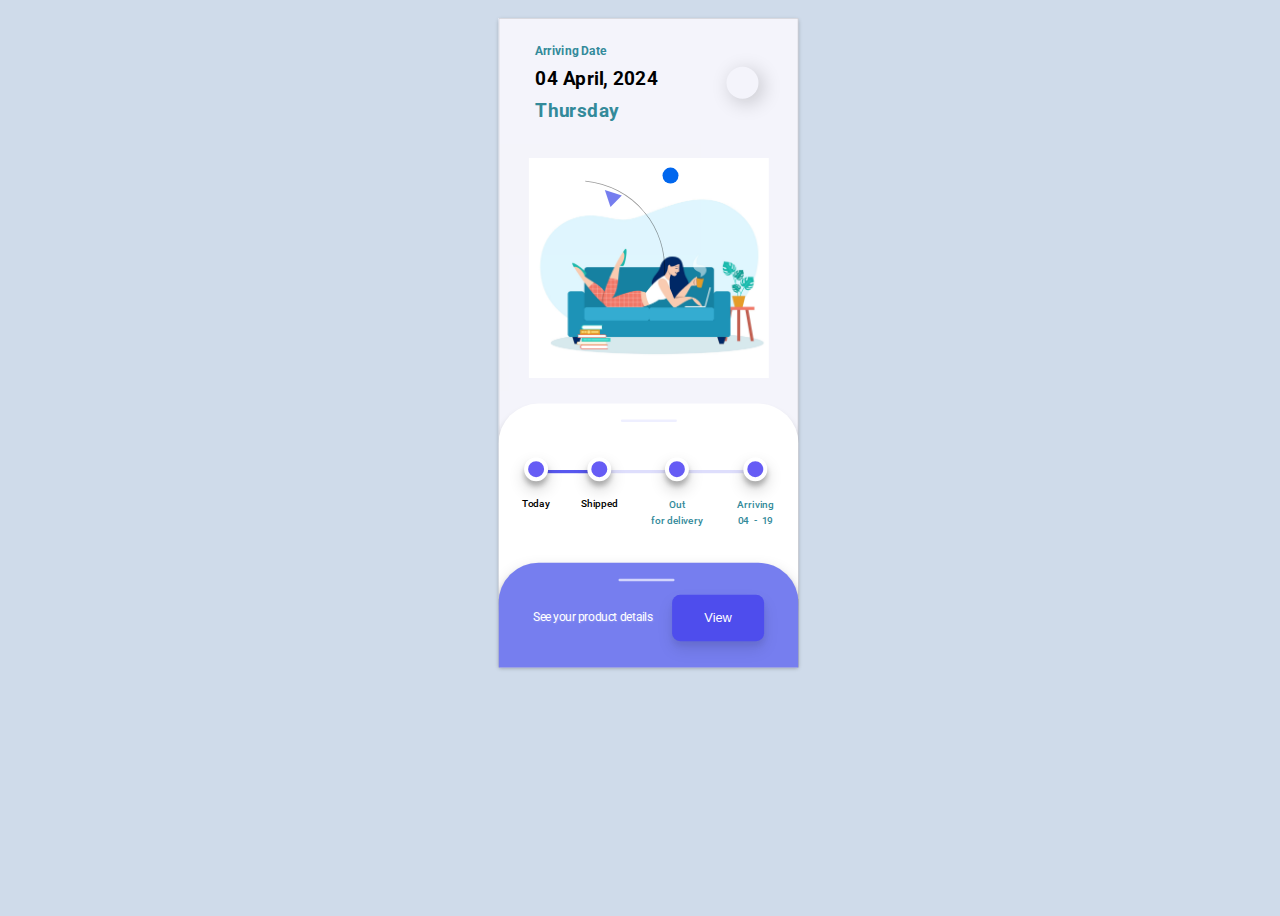
==== shipping.html @ 5df60ead "tenth commit" ====
<!DOCTYPE html>
    <html lang="en">
    <head>
        <meta charset="UTF-8">
        <meta http-equiv="X-UA-Compatible" content="ie=edge">
        <meta name="viewport" content="width=device-width, initial-scale=1.0">
        <title>Document</title>
        <link rel="stylesheet" href="css/shipping.css">
        <script src="https://animejs.com/lib/anime.min.js"></script>
    </head>   
    <body>
        <div class="container">
            <div class="iphone">

                <div class="header">
                    <div class="order-summary">
                        <div class="order-status">Arriving Date</div>
                        <div class="order-date">
                            04 April, 2024
                        </div>
                        <div class="order-day">
                            Thursday
                        </div>
                    </div>
                    <div class="action-btn">
                        <div class="back-btn"><i class="far 
                            fa-long-arrow-left"></i></div>
                    </div>
                </div>

                <div class="hero-img-container">
                    <div class="triangle1"></div>
                    <div class="arc"></div>
                    <div class="pattern"></div>
                    <img src="images/front.jpg" alt="" class="hero-img">
                </div>

                <div class="order-status-container">
                    <div class="status-item first">
                        <div class="status-circle"></div>
                        <div class="status-text">
                            Today
                        </div>
                    </div>
                    <div class="status-item second">
                        <div class="status-circle"></div>
                        <div class="status-text">
                            Shipped
                        </div>
                    </div>
                    <div class="status-item">
                        <div class="status-circle"></div>
                        <div class="status-text green">
                            <span>Out</span><span>for delivery</span>
                        </div>
                    </div>
                    <div class="status-item">
                        <div class="status-circle"></div>
                        <div class="status-text green">
                            <span>Arriving</span>
                            <span>04&nbsp; -&nbsp; 19</span>
                        </div>
                    </div>
                </div>

                <div class="order-details-container">
                    <div class="odc-header">
                        <div class="cta-text">See your product details   
                        </div>
                        <div class="cta-button-container">
                            <button class="cta-button">View</button>
                        </div>
                    </div>
                    <div class="odc-wrapper">
                        <div class="odc-header-line">
                            Your order details
                        </div>
                        <div class="odc-header-details">
                            Your product details (order 012-345-678)
                        </div>

                        <div class="product-container">
                            <div class="product">
                                <div class="product-photo">
                                    <img src="images/brownbox.png" alt="" 
                                    class="img-photo">
                                </div>
                                <div class="product-desc">
                                    <span>Sealed package</span>
                                    <span>4599 INR</span>
                                </div>
                            </div>

                            <div class="product">
                                <div class="product-photo">
                                    <img src="images/briefcase.png" alt="" 
                                    class="img-photo">
                                </div>
                                <div class="product-desc">
                                    <span>Briefcase</span>
                                    <span>7999 INR</span>
                                </div>
                            </div>
                        </div>

                        <a href="#"><div class="cancellation">Request 
                            Cancellation</div></a>

                        <div class="shipping-desc">Your shipping 
                            address</div>

                        <div class="shipping-address">
                            Mr. Bright<br>
                            MIYAKI<br>
                            238018<br>
                            INDIA
                        </div>
                    </div>
                </div>

            </div>
        </div>





        <script src="js/shipping.js"></script>
    </body> 
</html>
---- css/shipping.css ----
@import url('https://fonts.googleapis.com/css?family=Roboto:400,500,700');

*{
    -webkit-font-smoothing: antialiased;
    -moz-osx-font-smoothing: grayscale;
}

body{
    font-family: 'Roboto', sans-serif;
    font-weight: 400;
    background-color: #CFDBEA;
}


a {
    text-decoration: none;
    color: white;
}


.container {
    display: flex;
    justify-content: center;
    align-items: flex-start;
    position: relative;
    height: 100vh;
    width: 100vw;
}

.iphone {
    margin-top: 10px;
    background-color: #F4F4FB;
    height: 812px;
    width: 375px;
    box-shadow: 0 1px 5px -1px rgba(0, 0, 0, 0.3), inset 0 0 0 1px 
    rgba(0, 0, 0, 0.15);
    overflow: hidden;
    position: relative;
    z-index: 2;
    transform: scale(0.8);
    transform-origin: top center;
}

.header {
    display: flex;
    justify-content: space-between;
    align-items: center;
    height: 20%;
}

.order-summary {
    margin-left: 1.5rem;
    padding: 1rem;
    display: flex;
    flex-direction: column;
}


.order-summary>div {
    margin: 6px;
}


.order-status {
    color: #338A9A;
    font-size: 0.9rem;
    font-weight: 700;
    letter-spacing: 0.5px;
}


.order-date {
    font-size: 1.5rem;
    font-weight: 700;
}


.order-day {
    color: #338A9A;
    font-size: 1.5rem;
    font-weight: 700;
    letter-spacing: 0.5px;
}

.back-btn {
    margin-right: 50px;
    font-size: 1rem;
    width: 40px;
    height: 40px;
    border-radius: 50%;
    text-align: center;
    box-shadow: 5px 5px 25px 0px rgba(0, 0, 0, 0.2);
    display: flex;
    justify-content: center;
    align-items: center;
    transition: all 0.2s;
    cursor: pointer;
}


.back-btn:hover {
    transform: scale(1.2);
    box-shadow: 0px 14px 28px rgba(0, 0, 0, 0.25), 0 10px 10px 
    rgba(0, 0, 0, 0.22);
}


.hero-img-container {
    width: 100%;
    height: 300px;
    display: flex;
    justify-content: center;
    align-items: center;
    position: relative;
    padding-bottom: 20px;
}


.hero-img-container::before {
    height: 20px;
    width: 20px;
    background-color: #0268EE;
    position: absolute;
    top: 25px;
    right: 150px;
    content: '';
    border-radius: 50%;
}


.arc {
    border: 1px solid #000;
    display: inline-block;
    min-width: 200px;
    min-height: 200px;
    padding: 0.5rem;
    border-radius: 50%;
    border-top-color: transparent;
    border-left-color: transparent;
    border-bottom-color: transparent;
    opacity: 0.4;
    position: absolute;
    transform: rotate(-40deg);
    left: -10px;
}

.pattern {
    width: 50px;
    height: 50px;
    background-image: url(image/pattern.svg);
    opacity: 0.1;
    position: absolute;
    right: 30px;
    top: 30px;
    transform: scale(1.2);
}


.triangle1 {
    width: 0;
    height: 0;
    border-style: solid;
    border-width: 0 10px 20px 10px;
    border-color: transparent transparent #767EEF transparent;
    position: absolute;
    top: 50px;
    left: 130px;
    transform: rotate(-45deg);
}


.hero-img {
    width: 80%;
}


.order-status-container {
    z-index: 3;
    display: flex;
    width: 100%;
    height: 30%;
    justify-content: space-evenly;
    align-items: center;
    background-color: white;
    border-top-right-radius: 50px;
    border-top-left-radius: 50px;
    position: relative;
    box-shadow: 0 14px 28px rgba(0, 0, 0, 0.02), 0 10px 10px 
    rgba(0, 0, 0, 0.2);
}

.order-status-container::before {
    content: '';
    position: absolute;
    width: 70px;
    height: 3px;
    background-color: #EAEBFF;
    opacity: 0.8;
    border-radius: 2px;
    top: 20px;
}

.status-item {
    display: flex;
    flex-direction: column;
    justify-content: flex-start;
    align-items: center;
    height: 150px;
    padding-top: 20px;
}


.status-item>div {
    margin: 10px;
}

.status-circle {
    height: 20px;
    width: 20px;
    background-color: #665CF5;
    border-radius: 50%;
    border: 5px solid white;
    box-shadow: 0 10px 20px rgba(0, 0, 0, 0.19), 0 6px 6px 
    rgba(0, 0, 0, 0.23);
    z-index: 5;
    transition: all 0.2s;
    cursor: pointer;
}

.status-circle:hover {
    transform: scale(1.2);
    box-shadow: 0 14px 28px rgba(0, 0, 0, 0.25), 0 10px 10px 
    rgba(0, 0, 0, 0.22);
}


.status-text {
    font-size: 0.8rem;
    font-weight: 500;
}

.status-text span {
    display: block;
    text-align: center;
    padding: 2px;
}

.green {
    color: #338A9A;
}

.first::before {
    content: '';
    height: 4px;
    width: 70px;
    background-color: #5858EF;
    position: absolute;
    z-index: 4;
    top: 83px;
    left: 60px;
}

.second::before {
    content: '';
    height: 4px;
    width: 210px;
    background-color: #5858EF;
    position: absolute;
    z-index: 4;
    top: 83px;
    left: 100px;
    opacity: 0.2;
}

.order-details-container {
    position: relative;
    z-index: 6;
    height: 900px;
    background-color: #767EEF;
    border-top-right-radius: 50px;
    border-top-left-radius: 50px;
    padding-top: 20px;
    transform: translateY(-45px);
    box-shadow: 0 10px 20px rgba(0, 0, 0, 0.19), 0 6px 6px 
    rgba(0, 0, 0, 0.23);
    cursor: default;
}


.odc-header {
    display: flex;
    justify-content: center;
    align-items: flex-start;
}


.cta-text{
    margin-top: 40px;
    margin-right: 25px;
    color: white;
    font-size: 0.9rem;
    text-shadow: 1px 1px 2px rgba(255, 255, 255, 0.18);
}

.cta-button {
    margin-top: 20px;
    padding: 20px 40px;
    background-color: #4E4DED;
    border: 0;
    border-radius: 10px;
    color: white;
    font-size: 1rem;
    font-weight: 500;
    box-shadow: 0 10px 20px rgba(0, 0, 0, 0.10), 0 6px 6px 
    rgba(0, 0, 0, 0.05);
    animation: shadow-pulse 1s infinite;
    cursor: pointer;
}


@keyframes shadow-pulse {
    0% {
        box-shadow: 0 0 0 0px rgba(255, 255, 255, 0.2);
    }
    100% {
        box-shadow: 0 0 0 35px rgba(255, 255, 255, 0);
    }
}


.cta-button:focus {
    outline: none;
}


.order-details-container::before {
    content: '';
    position: absolute;
    width: 70px;
    height: 3px;
    background-color: #EAEBFF;
    opacity: 0.8;
    border-radius: 2px;
    top: 20px;
    left: 150px;
}


.odc-wrapper {
    margin: 30px;
}

.odc-header-line {
    margin-top: 30px;
    color: white;
    font-size: 1.5rem;
    font-weight: 500;
    margin-bottom: 40px;
}


.odc-header-details {
    color: white;
    font-weight: bold;
    margin-bottom: 20px;
}

.product-container {
    background-color: #828AF1;
    border-radius: 20px;
    padding: 10px;
}

.product {
    display: flex;
    justify-content: flex-start;
    align-items: center;
}


.product span {
    display: block;
    color: white;
    margin-left: 25px;
    margin-bottom: 8px;
    flex-grow: 1;
}

.product span:first-child {
    font-weight: 300;
    font-size: 0.8rem;
}


.product span:last-child {
    font-weight: 500;
    font-size: 1.3rem;
}

.img-photo {
    width: 90px;
    transform: rotate(-30deg);
}

.cancellation {
    margin-top: 20px;
    background-color: #828AF1;
    border-radius: 20px;
    padding: 30px 20px;
    color: white;
    font-weight: bold;
    margin-bottom: 20px;
    text-align: center;
}


.shipping-desc {
    color: white;
    font-weight: bold;
    margin-bottom: 20px;
}


.shipping-address {
    margin-top: 20px;
    background-color: #828AF1;
    border-radius: 20px;
    padding: 20px 20px;
    color: white;
    font-weight: bold;
    margin-bottom: 20px;
}
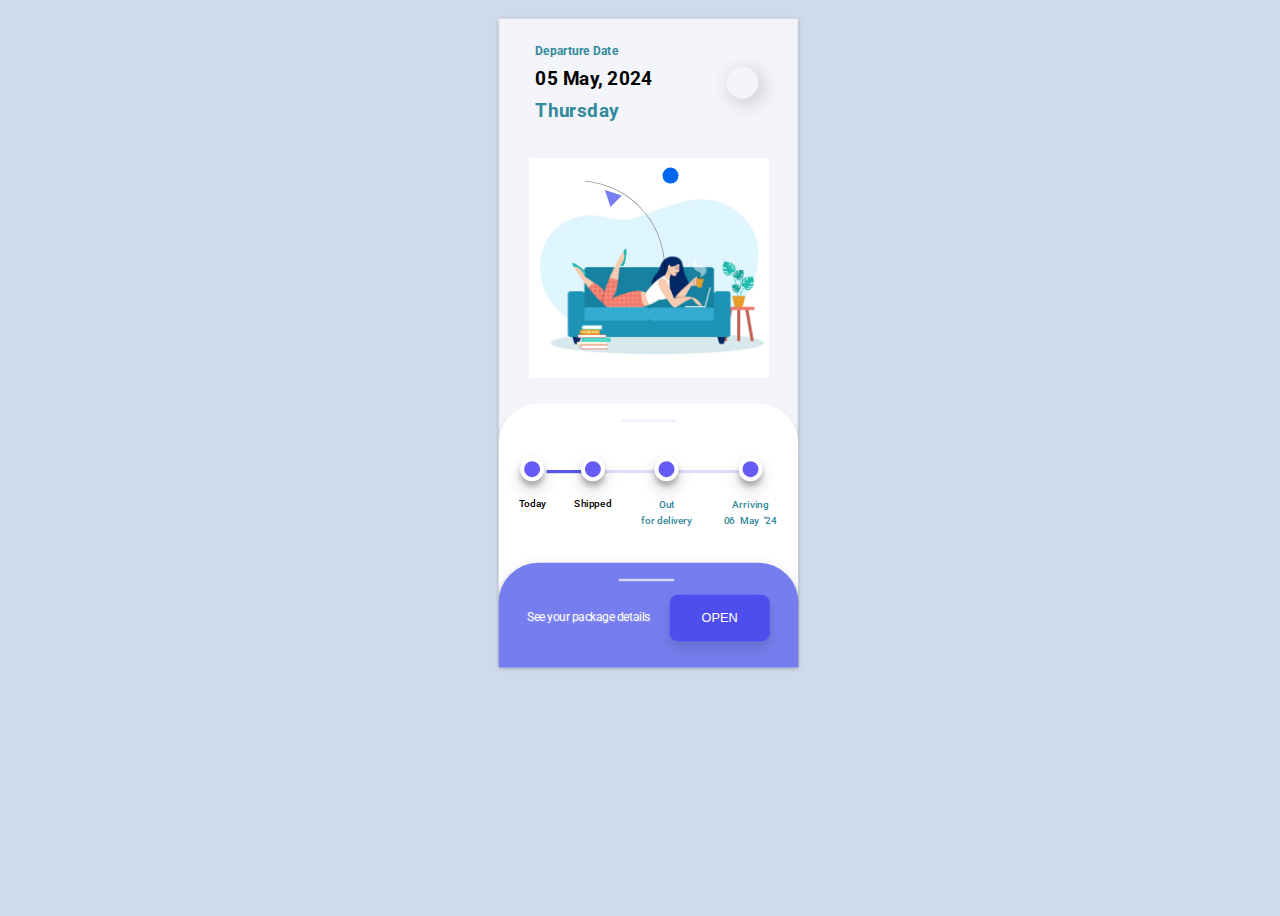
==== commit 14ce90f2: "eleventh commit" ====
--- a/shipping.html
+++ b/shipping.html
@@ -14,9 +14,9 @@
 
                 <div class="header">
                     <div class="order-summary">
-                        <div class="order-status">Arriving Date</div>
+                        <div class="order-status">Departure Date</div>
                         <div class="order-date">
-                            04 April, 2024
+                            05 May, 2024
                         </div>
                         <div class="order-day">
                             Thursday
@@ -58,17 +58,17 @@
                         <div class="status-circle"></div>
                         <div class="status-text green">
                             <span>Arriving</span>
-                            <span>04&nbsp; -&nbsp; 19</span>
+                            <span>06&nbsp; May&nbsp; '24</span>
                         </div>
                     </div>
                 </div>
 
                 <div class="order-details-container">
                     <div class="odc-header">
-                        <div class="cta-text">See your product details   
+                        <div class="cta-text">See your package details   
                         </div>
                         <div class="cta-button-container">
-                            <button class="cta-button">View</button>
+                            <button class="cta-button">OPEN</button>
                         </div>
                     </div>
                     <div class="odc-wrapper">
@@ -76,7 +76,7 @@
                             Your order details
                         </div>
                         <div class="odc-header-details">
-                            Your product details (order 012-345-678)
+                            Your package details (order 012-345-678)
                         </div>
 
                         <div class="product-container">
@@ -87,7 +87,7 @@
                                 </div>
                                 <div class="product-desc">
                                     <span>Sealed package</span>
-                                    <span>4599 INR</span>
+                                    <span>4599 IDR</span>
                                 </div>
                             </div>
 
@@ -98,7 +98,7 @@
                                 </div>
                                 <div class="product-desc">
                                     <span>Briefcase</span>
-                                    <span>7999 INR</span>
+                                    <span>7900 IDR</span>
                                 </div>
                             </div>
                         </div>
@@ -110,10 +110,10 @@
                             address</div>
 
                         <div class="shipping-address">
-                            Mr. Bright<br>
-                            MIYAKI<br>
-                            238018<br>
-                            INDIA
+                            Mr. Senegalese<br>
+                            543 Miyokata Trei<br>
+                            Jakarta<br>
+                            INDONESIA
                         </div>
                     </div>
                 </div>
